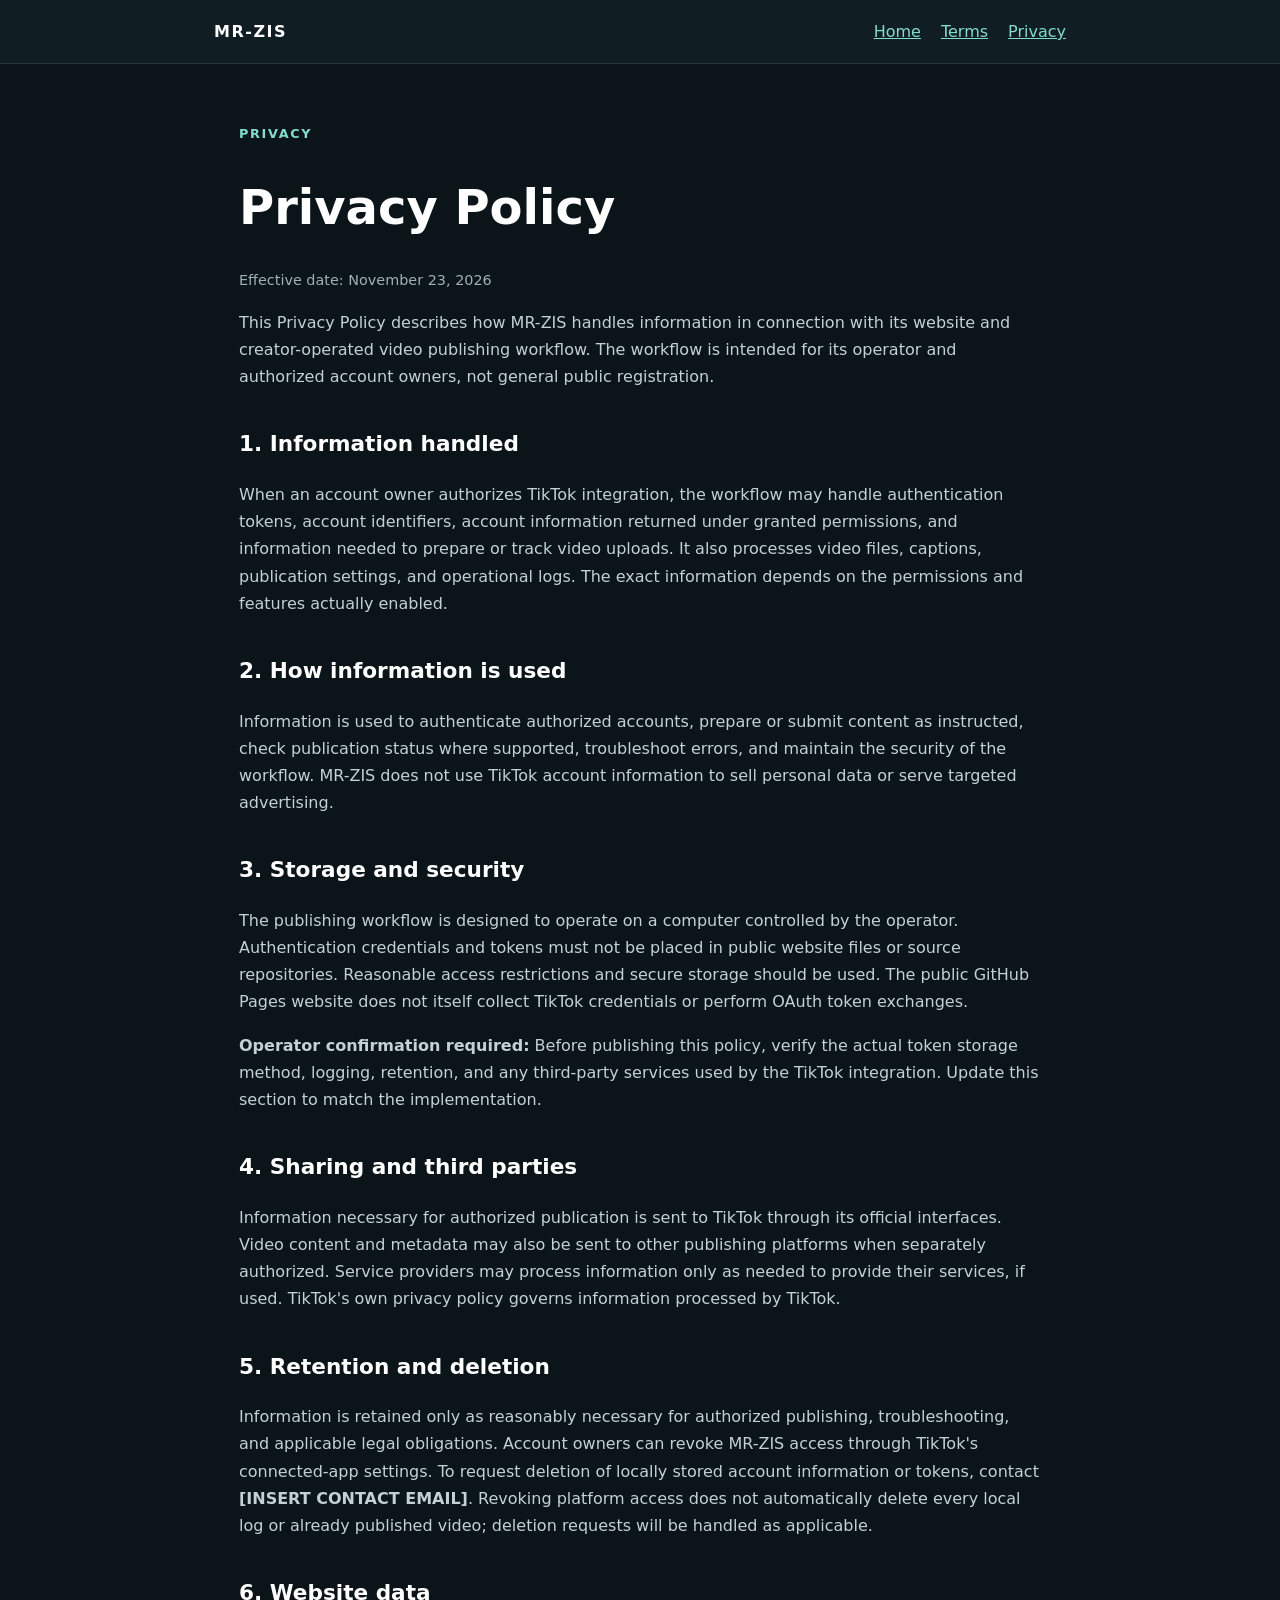
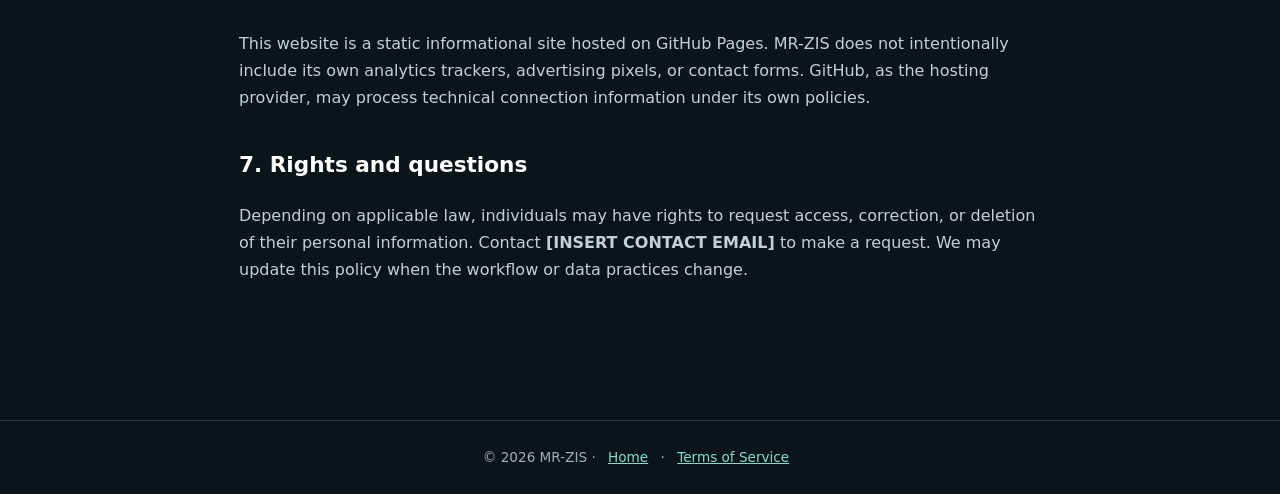
==== privacy.html @ af2145ce "Add files via upload" ====
<!doctype html><html lang="en"><head><meta charset="utf-8"><meta name="viewport" content="width=device-width, initial-scale=1"><title>Privacy Policy | MR-ZIS</title><link rel="stylesheet" href="style.css"></head><body><header><nav><strong>MR-ZIS</strong><div><a href="index.html">Home</a><a href="terms.html">Terms</a><a href="privacy.html" aria-current="page">Privacy</a></div></nav></header><main><span class="eyebrow">Privacy</span><h1>Privacy Policy</h1><p class="muted">Effective date: November 23, 2026</p><p>This Privacy Policy describes how MR-ZIS handles information in connection with its website and creator-operated video publishing workflow. The workflow is intended for its operator and authorized account owners, not general public registration.</p><h2>1. Information handled</h2><p>When an account owner authorizes TikTok integration, the workflow may handle authentication tokens, account identifiers, account information returned under granted permissions, and information needed to prepare or track video uploads. It also processes video files, captions, publication settings, and operational logs. The exact information depends on the permissions and features actually enabled.</p><h2>2. How information is used</h2><p>Information is used to authenticate authorized accounts, prepare or submit content as instructed, check publication status where supported, troubleshoot errors, and maintain the security of the workflow. MR-ZIS does not use TikTok account information to sell personal data or serve targeted advertising.</p><h2>3. Storage and security</h2><p>The publishing workflow is designed to operate on a computer controlled by the operator. Authentication credentials and tokens must not be placed in public website files or source repositories. Reasonable access restrictions and secure storage should be used. The public GitHub Pages website does not itself collect TikTok credentials or perform OAuth token exchanges.</p><p><strong>Operator confirmation required:</strong> Before publishing this policy, verify the actual token storage method, logging, retention, and any third-party services used by the TikTok integration. Update this section to match the implementation.</p><h2>4. Sharing and third parties</h2><p>Information necessary for authorized publication is sent to TikTok through its official interfaces. Video content and metadata may also be sent to other publishing platforms when separately authorized. Service providers may process information only as needed to provide their services, if used. TikTok's own privacy policy governs information processed by TikTok.</p><h2>5. Retention and deletion</h2><p>Information is retained only as reasonably necessary for authorized publishing, troubleshooting, and applicable legal obligations. Account owners can revoke MR-ZIS access through TikTok's connected-app settings. To request deletion of locally stored account information or tokens, contact <strong>[INSERT CONTACT EMAIL]</strong>. Revoking platform access does not automatically delete every local log or already published video; deletion requests will be handled as applicable.</p><h2>6. Website data</h2><p>This website is a static informational site hosted on GitHub Pages. MR-ZIS does not intentionally include its own analytics trackers, advertising pixels, or contact forms. GitHub, as the hosting provider, may process technical connection information under its own policies.</p><h2>7. Rights and questions</h2><p>Depending on applicable law, individuals may have rights to request access, correction, or deletion of their personal information. Contact <strong>[INSERT CONTACT EMAIL]</strong> to make a request. We may update this policy when the workflow or data practices change.</p></main><footer>© 2026 MR-ZIS · <a href="index.html">Home</a> · <a href="terms.html">Terms of Service</a></footer></body></html>
---- style.css ----
:root{font-family:Inter,system-ui,-apple-system,Segoe UI,Arial,sans-serif;color:#e9f0f2;background:#0b1418}*{box-sizing:border-box}body{margin:0;line-height:1.7}a{color:#83ddce}header{border-bottom:1px solid #26383e;background:#101e23}nav{max-width:900px;margin:auto;padding:18px 24px;display:flex;align-items:center;justify-content:space-between;gap:18px;flex-wrap:wrap}nav strong{letter-spacing:1.5px;color:#fff}nav div{display:flex;gap:20px;flex-wrap:wrap}main{max-width:850px;margin:55px auto;padding:0 24px 65px}h1{font-size:clamp(2rem,5vw,3rem);line-height:1.2;color:#fff}h2{color:#fff;margin-top:36px;font-size:1.35rem}p,li{color:#c3d1d5}.lead{font-size:1.15rem}.panel{padding:24px;border:1px solid #294248;background:#13252a;border-radius:16px;margin:30px 0}.eyebrow{font-size:.8rem;letter-spacing:.13em;color:#83ddce;font-weight:700;text-transform:uppercase}.muted{color:#9eb0b5;font-size:.9rem}footer{border-top:1px solid #26383e;text-align:center;padding:25px;color:#9eb0b5;font-size:.85rem}footer a{margin:0 8px}code{background:#1e3035;padding:2px 5px;border-radius:4px}a:focus-visible{outline:2px solid #83ddce;outline-offset:4px}
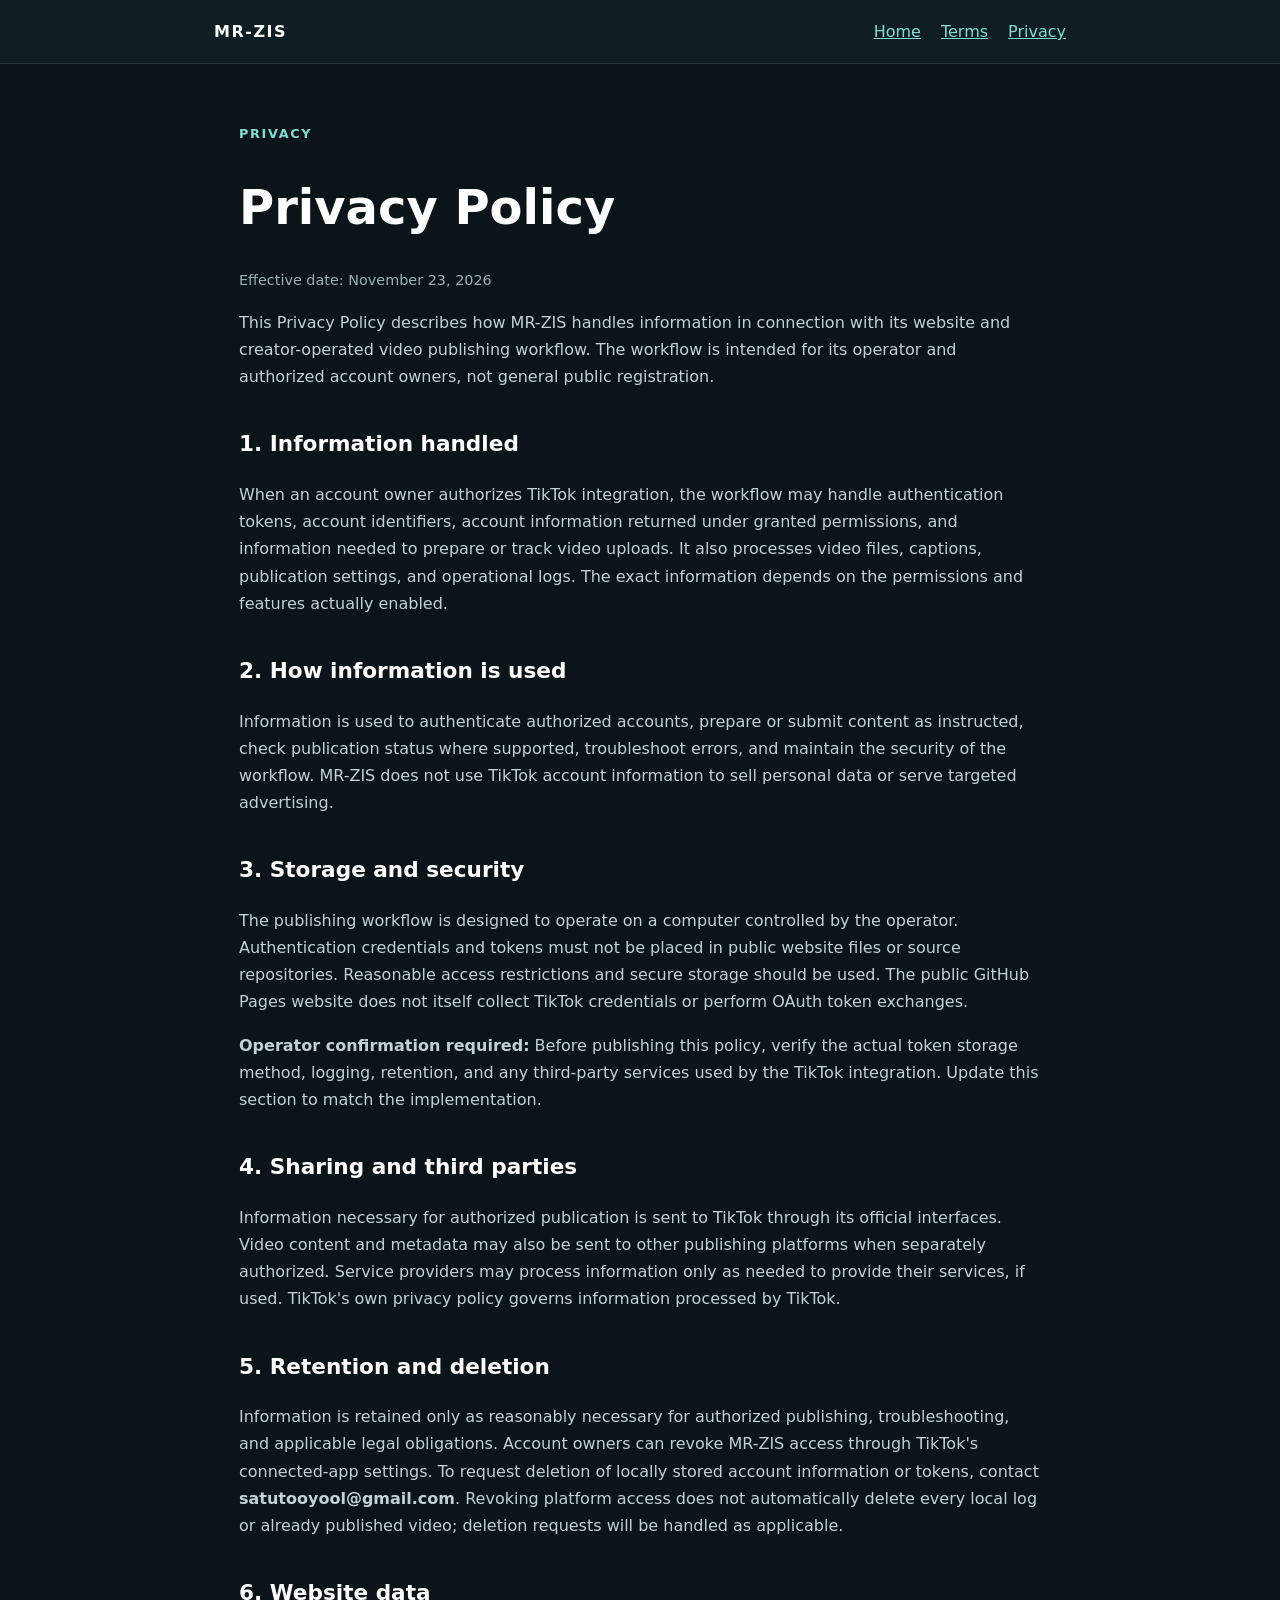
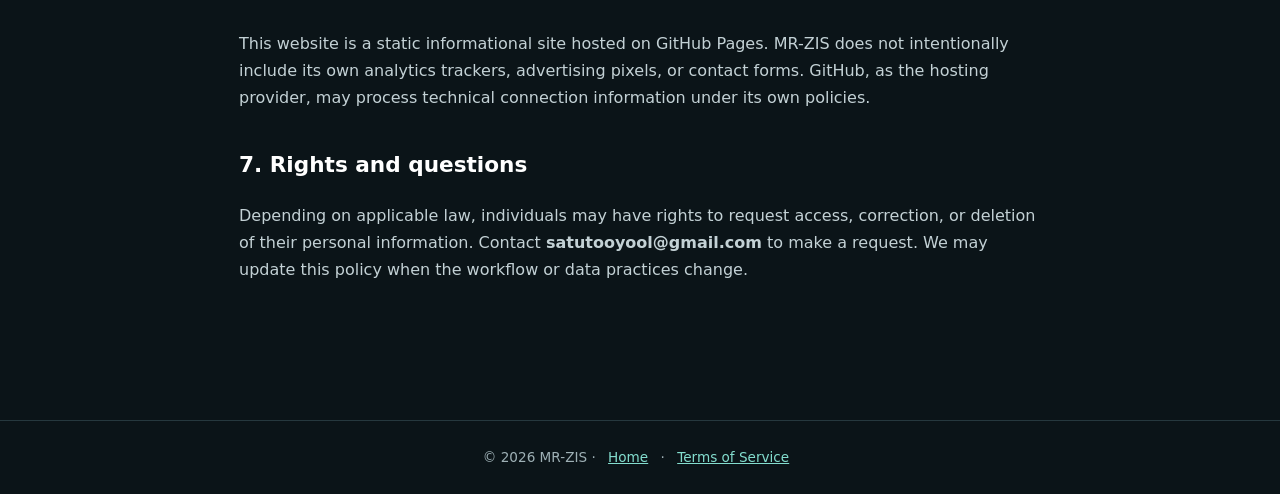
==== commit 63fe50a8: "Update privacy.html" ====
--- a/privacy.html
+++ b/privacy.html
@@ -1 +1 @@
-<!doctype html><html lang="en"><head><meta charset="utf-8"><meta name="viewport" content="width=device-width, initial-scale=1"><title>Privacy Policy | MR-ZIS</title><link rel="stylesheet" href="style.css"></head><body><header><nav><strong>MR-ZIS</strong><div><a href="index.html">Home</a><a href="terms.html">Terms</a><a href="privacy.html" aria-current="page">Privacy</a></div></nav></header><main><span class="eyebrow">Privacy</span><h1>Privacy Policy</h1><p class="muted">Effective date: November 23, 2026</p><p>This Privacy Policy describes how MR-ZIS handles information in connection with its website and creator-operated video publishing workflow. The workflow is intended for its operator and authorized account owners, not general public registration.</p><h2>1. Information handled</h2><p>When an account owner authorizes TikTok integration, the workflow may handle authentication tokens, account identifiers, account information returned under granted permissions, and information needed to prepare or track video uploads. It also processes video files, captions, publication settings, and operational logs. The exact information depends on the permissions and features actually enabled.</p><h2>2. How information is used</h2><p>Information is used to authenticate authorized accounts, prepare or submit content as instructed, check publication status where supported, troubleshoot errors, and maintain the security of the workflow. MR-ZIS does not use TikTok account information to sell personal data or serve targeted advertising.</p><h2>3. Storage and security</h2><p>The publishing workflow is designed to operate on a computer controlled by the operator. Authentication credentials and tokens must not be placed in public website files or source repositories. Reasonable access restrictions and secure storage should be used. The public GitHub Pages website does not itself collect TikTok credentials or perform OAuth token exchanges.</p><p><strong>Operator confirmation required:</strong> Before publishing this policy, verify the actual token storage method, logging, retention, and any third-party services used by the TikTok integration. Update this section to match the implementation.</p><h2>4. Sharing and third parties</h2><p>Information necessary for authorized publication is sent to TikTok through its official interfaces. Video content and metadata may also be sent to other publishing platforms when separately authorized. Service providers may process information only as needed to provide their services, if used. TikTok's own privacy policy governs information processed by TikTok.</p><h2>5. Retention and deletion</h2><p>Information is retained only as reasonably necessary for authorized publishing, troubleshooting, and applicable legal obligations. Account owners can revoke MR-ZIS access through TikTok's connected-app settings. To request deletion of locally stored account information or tokens, contact <strong>[INSERT CONTACT EMAIL]</strong>. Revoking platform access does not automatically delete every local log or already published video; deletion requests will be handled as applicable.</p><h2>6. Website data</h2><p>This website is a static informational site hosted on GitHub Pages. MR-ZIS does not intentionally include its own analytics trackers, advertising pixels, or contact forms. GitHub, as the hosting provider, may process technical connection information under its own policies.</p><h2>7. Rights and questions</h2><p>Depending on applicable law, individuals may have rights to request access, correction, or deletion of their personal information. Contact <strong>[INSERT CONTACT EMAIL]</strong> to make a request. We may update this policy when the workflow or data practices change.</p></main><footer>© 2026 MR-ZIS · <a href="index.html">Home</a> · <a href="terms.html">Terms of Service</a></footer></body></html>
+<!doctype html><html lang="en"><head><meta charset="utf-8"><meta name="viewport" content="width=device-width, initial-scale=1"><title>Privacy Policy | MR-ZIS</title><link rel="stylesheet" href="style.css"></head><body><header><nav><strong>MR-ZIS</strong><div><a href="index.html">Home</a><a href="terms.html">Terms</a><a href="privacy.html" aria-current="page">Privacy</a></div></nav></header><main><span class="eyebrow">Privacy</span><h1>Privacy Policy</h1><p class="muted">Effective date: November 23, 2026</p><p>This Privacy Policy describes how MR-ZIS handles information in connection with its website and creator-operated video publishing workflow. The workflow is intended for its operator and authorized account owners, not general public registration.</p><h2>1. Information handled</h2><p>When an account owner authorizes TikTok integration, the workflow may handle authentication tokens, account identifiers, account information returned under granted permissions, and information needed to prepare or track video uploads. It also processes video files, captions, publication settings, and operational logs. The exact information depends on the permissions and features actually enabled.</p><h2>2. How information is used</h2><p>Information is used to authenticate authorized accounts, prepare or submit content as instructed, check publication status where supported, troubleshoot errors, and maintain the security of the workflow. MR-ZIS does not use TikTok account information to sell personal data or serve targeted advertising.</p><h2>3. Storage and security</h2><p>The publishing workflow is designed to operate on a computer controlled by the operator. Authentication credentials and tokens must not be placed in public website files or source repositories. Reasonable access restrictions and secure storage should be used. The public GitHub Pages website does not itself collect TikTok credentials or perform OAuth token exchanges.</p><p><strong>Operator confirmation required:</strong> Before publishing this policy, verify the actual token storage method, logging, retention, and any third-party services used by the TikTok integration. Update this section to match the implementation.</p><h2>4. Sharing and third parties</h2><p>Information necessary for authorized publication is sent to TikTok through its official interfaces. Video content and metadata may also be sent to other publishing platforms when separately authorized. Service providers may process information only as needed to provide their services, if used. TikTok's own privacy policy governs information processed by TikTok.</p><h2>5. Retention and deletion</h2><p>Information is retained only as reasonably necessary for authorized publishing, troubleshooting, and applicable legal obligations. Account owners can revoke MR-ZIS access through TikTok's connected-app settings. To request deletion of locally stored account information or tokens, contact <strong>satutooyool@gmail.com</strong>. Revoking platform access does not automatically delete every local log or already published video; deletion requests will be handled as applicable.</p><h2>6. Website data</h2><p>This website is a static informational site hosted on GitHub Pages. MR-ZIS does not intentionally include its own analytics trackers, advertising pixels, or contact forms. GitHub, as the hosting provider, may process technical connection information under its own policies.</p><h2>7. Rights and questions</h2><p>Depending on applicable law, individuals may have rights to request access, correction, or deletion of their personal information. Contact <strong>satutooyool@gmail.com</strong> to make a request. We may update this policy when the workflow or data practices change.</p></main><footer>© 2026 MR-ZIS · <a href="index.html">Home</a> · <a href="terms.html">Terms of Service</a></footer></body></html>
